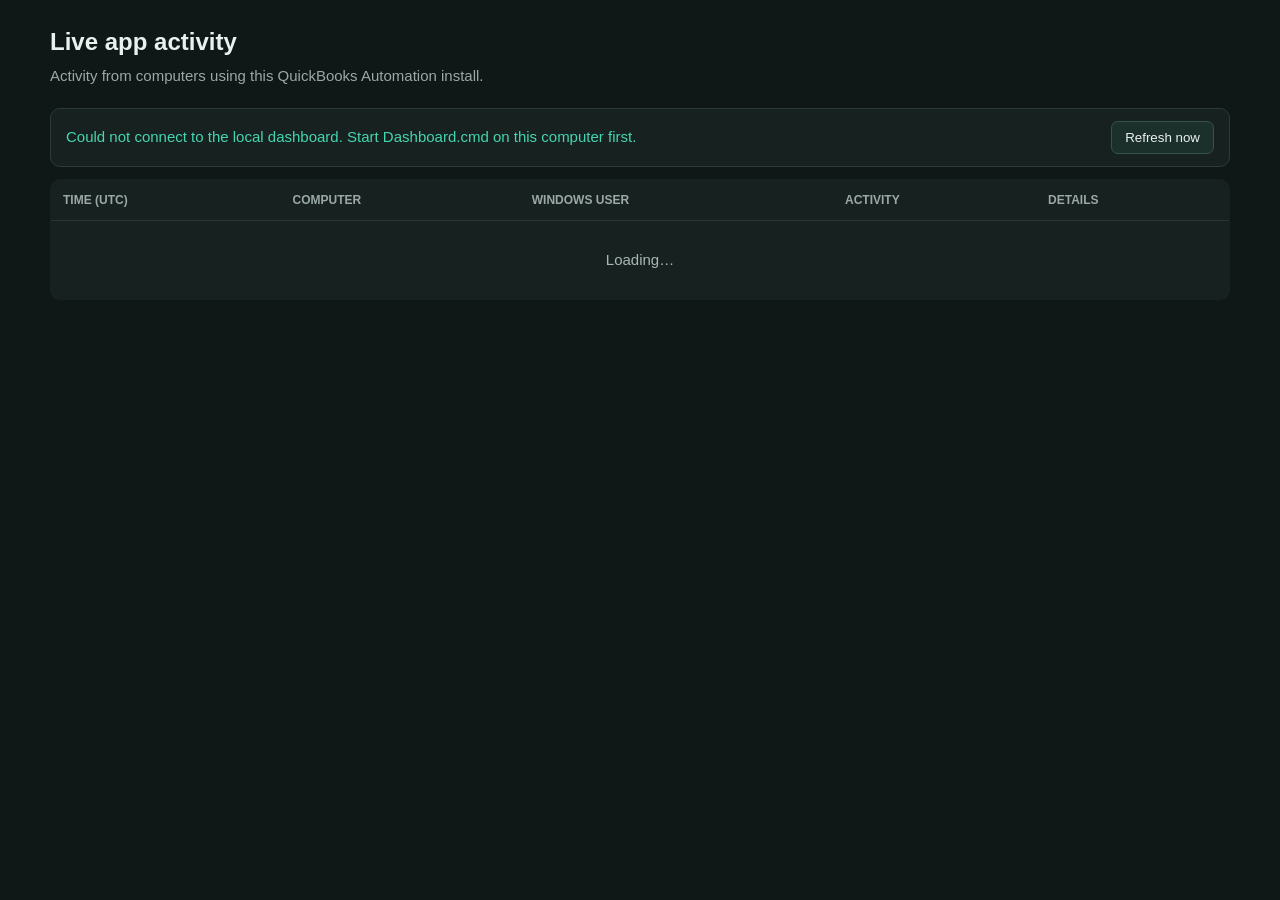
==== web/live-logs.html @ c2cbd85a "Add vendor review and shared activity logs" ====
<!doctype html>
<html lang="en">
<head>
<meta charset="utf-8">
<meta name="viewport" content="width=device-width, initial-scale=1">
<title>Live app activity</title>
<style>
:root{color-scheme:light dark;font:15px/1.5 Segoe UI,Arial,sans-serif;background:#101817;color:#e9f1ef}body{margin:0;padding:24px;background:#101817}main{max-width:1180px;margin:auto}h1{margin:0;font-size:24px}.sub{color:#9aa9a5;margin:5px 0 20px}.bar{display:flex;justify-content:space-between;align-items:center;gap:12px;padding:12px 15px;background:#172220;border:1px solid #2b3b37;border-radius:10px;margin-bottom:12px}.status{color:#45d5b0}button{background:#1c302b;border:1px solid #36534a;color:#e9f1ef;border-radius:7px;padding:8px 13px;cursor:pointer}table{width:100%;border-collapse:collapse;background:#172220;border:1px solid #2b3b37;border-radius:10px;overflow:hidden}th,td{text-align:left;padding:11px 12px;border-bottom:1px solid #293834;vertical-align:top}th{font-size:12px;text-transform:uppercase;color:#9aa9a5}td:first-child{white-space:nowrap;color:#a8b7b3}td:nth-child(2),td:nth-child(3){white-space:nowrap}tbody tr:last-child td{border:0}.empty{padding:28px;text-align:center;color:#9aa9a5}@media(max-width:720px){body{padding:12px}.bar{align-items:flex-start;flex-direction:column}table{font-size:13px}th,td{padding:8px}.optional{display:none}}
</style>
</head>
<body><main>
<h1>Live app activity</h1><p class="sub">Activity from computers using this QuickBooks Automation install.</p>
<div class="bar"><span id="status" class="status">Connecting to Google Sheets…</span><button id="refresh" type="button">Refresh now</button></div>
<table><thead><tr><th>Time (UTC)</th><th>Computer</th><th class="optional">Windows user</th><th>Activity</th><th>Details</th></tr></thead><tbody id="rows"><tr><td colspan="5" class="empty">Loading…</td></tr></tbody></table>
</main><script>
const statusEl=document.getElementById('status'), rowsEl=document.getElementById('rows');
function cell(row,key){const td=document.createElement('td');td.textContent=row[key]||'';return td;}
async function refresh(){try{const r=await fetch('/api/live-activity',{cache:'no-store'});const data=await r.json();statusEl.textContent=data.message||(data.enabled?'Connected':'Cloud logging is not configured');rowsEl.replaceChildren();if(!data.rows||!data.rows.length){const tr=document.createElement('tr'),td=document.createElement('td');td.colSpan=5;td.className='empty';td.textContent=data.enabled?'No activity yet. Start the dashboard on the colleague computer to begin logging.':'The local service-account key is missing.';tr.append(td);rowsEl.append(tr);return;}for(const item of data.rows){const tr=document.createElement('tr');for(const key of ['Timestamp (UTC)','Computer','Windows user','Activity','Details'])tr.append(cell(item,key));rowsEl.append(tr);}}catch(e){statusEl.textContent='Could not connect to the local dashboard. Start Dashboard.cmd on this computer first.';}}
document.getElementById('refresh').addEventListener('click',refresh);refresh();setInterval(refresh,5000);
</script></body></html>
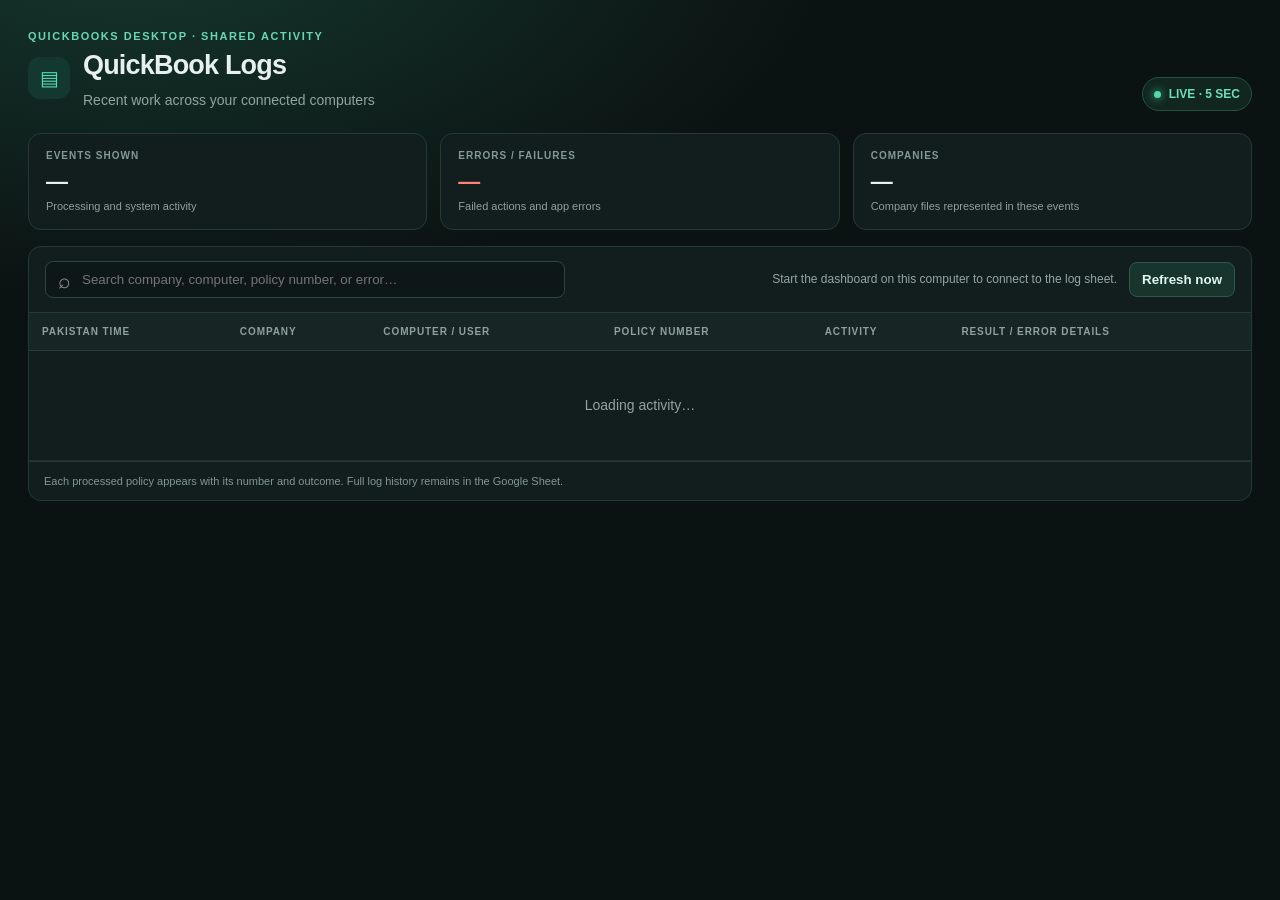
==== commit 0d3b869c: "Expand QuickBook activity logs" ====
--- a/web/live-logs.html
+++ b/web/live-logs.html
@@ -2,19 +2,20 @@
 <html lang="en">
 <head>
 <meta charset="utf-8">
-<meta name="viewport" content="width=device-width, initial-scale=1">
-<title>Live app activity</title>
+<meta name="viewport" content="width=device-width,initial-scale=1">
+<title>QuickBook Logs</title>
 <style>
-:root{color-scheme:light dark;font:15px/1.5 Segoe UI,Arial,sans-serif;background:#101817;color:#e9f1ef}body{margin:0;padding:24px;background:#101817}main{max-width:1180px;margin:auto}h1{margin:0;font-size:24px}.sub{color:#9aa9a5;margin:5px 0 20px}.bar{display:flex;justify-content:space-between;align-items:center;gap:12px;padding:12px 15px;background:#172220;border:1px solid #2b3b37;border-radius:10px;margin-bottom:12px}.status{color:#45d5b0}button{background:#1c302b;border:1px solid #36534a;color:#e9f1ef;border-radius:7px;padding:8px 13px;cursor:pointer}table{width:100%;border-collapse:collapse;background:#172220;border:1px solid #2b3b37;border-radius:10px;overflow:hidden}th,td{text-align:left;padding:11px 12px;border-bottom:1px solid #293834;vertical-align:top}th{font-size:12px;text-transform:uppercase;color:#9aa9a5}td:first-child{white-space:nowrap;color:#a8b7b3}td:nth-child(2),td:nth-child(3){white-space:nowrap}tbody tr:last-child td{border:0}.empty{padding:28px;text-align:center;color:#9aa9a5}@media(max-width:720px){body{padding:12px}.bar{align-items:flex-start;flex-direction:column}table{font-size:13px}th,td{padding:8px}.optional{display:none}}
+:root{color-scheme:dark;font:14px/1.5 Inter,"Segoe UI",Arial,sans-serif;background:#0b1212;color:#e7f0ed}*{box-sizing:border-box}body{margin:0;padding:28px;background:radial-gradient(ellipse at 10% -15%,#16392f 0,transparent 44%),#0b1212}main{max-width:1440px;margin:auto}.head{display:flex;align-items:flex-end;justify-content:space-between;gap:20px;margin-bottom:22px}.eyebrow{font-size:11px;letter-spacing:.14em;text-transform:uppercase;color:#67d7b4;font-weight:700}.title{display:flex;align-items:center;gap:13px}.icon{width:42px;height:42px;border-radius:12px;display:grid;place-items:center;background:#13382f;color:#54ddb7;font-size:20px}.title h1{margin:0;font-size:27px;letter-spacing:-.03em}.subtitle{color:#92a5a0;margin:5px 0 0}.live{display:flex;align-items:center;gap:8px;border:1px solid #25513f;color:#69dfb7;background:#10261f;padding:7px 11px;border-radius:20px;font-size:12px;font-weight:700}.dot{width:7px;height:7px;border-radius:50%;background:#51d9aa;box-shadow:0 0 10px #51d9aa}.metrics{display:grid;grid-template-columns:repeat(3,minmax(0,1fr));gap:13px;margin:0 0 16px}.metric,.panel{background:#121d1d;border:1px solid #263937;border-radius:13px}.metric{padding:14px 17px}.metric-label{font-size:10px;letter-spacing:.1em;text-transform:uppercase;color:#859994;font-weight:700}.metric-value{font-size:22px;font-weight:750;margin-top:2px}.metric-value.fail{color:#ff8178}.metric-note{font-size:11px;color:#8fa19c}.panel{overflow:hidden}.toolbar{display:flex;align-items:center;justify-content:space-between;gap:12px;padding:14px 16px;border-bottom:1px solid #263937}.search{min-width:230px;max-width:520px;flex:1;position:relative}.search input{width:100%;padding:10px 12px 10px 36px;border-radius:8px;border:1px solid #304541;background:#0e1717;color:#edf5f2;outline:none}.search input:focus{border-color:#37cda2}.search:before{content:"⌕";position:absolute;left:13px;top:4px;font-size:21px;color:#8da29b}.tools{display:flex;align-items:center;gap:12px}.status{font-size:12px;color:#94a7a1}.button{border:1px solid #31564c;background:#17352d;color:#dff6ee;border-radius:8px;padding:9px 12px;font-weight:650;cursor:pointer}.button:hover{background:#20483c}.table-wrap{overflow:auto;max-height:calc(100vh - 330px)}table{border-collapse:collapse;width:100%;min-width:1100px}thead{position:sticky;top:0;background:#182525;z-index:1}th{font-size:10px;letter-spacing:.09em;text-transform:uppercase;color:#8da29c;text-align:left;font-weight:700;padding:11px 13px;border-bottom:1px solid #2a3b38}td{padding:12px 13px;border-bottom:1px solid #202e2c;vertical-align:top;color:#d9e5e1}tbody tr:hover{background:#172321}.time{white-space:nowrap;color:#a8b8b2;font-variant-numeric:tabular-nums}.company{font-weight:650;white-space:nowrap}.machine{font-weight:600}.user{display:block;color:#879b95;font-size:11px}.policy{font-family:ui-monospace,Consolas,monospace;color:#9ce5d0;white-space:nowrap}.event{font-weight:700;white-space:nowrap}.event.bad{color:#ff8178}.event.warn{color:#f1c46e}.event.good{color:#61dbad}.details{max-width:520px;color:#b5c3be;white-space:pre-wrap;word-break:break-word}.empty{padding:44px;text-align:center;color:#92a39e}.foot{padding:11px 15px;color:#839791;font-size:11px;border-top:1px solid #263937}@media(max-width:700px){body{padding:15px}.head{align-items:flex-start;flex-direction:column}.metrics{grid-template-columns:1fr}.toolbar{align-items:stretch;flex-direction:column}.tools{justify-content:space-between}.table-wrap{max-height:calc(100vh - 435px)}.title h1{font-size:23px}}
 </style>
 </head>
 <body><main>
-<h1>Live app activity</h1><p class="sub">Activity from computers using this QuickBooks Automation install.</p>
-<div class="bar"><span id="status" class="status">Connecting to Google Sheets…</span><button id="refresh" type="button">Refresh now</button></div>
-<table><thead><tr><th>Time (UTC)</th><th>Computer</th><th class="optional">Windows user</th><th>Activity</th><th>Details</th></tr></thead><tbody id="rows"><tr><td colspan="5" class="empty">Loading…</td></tr></tbody></table>
+<header class="head"><div><div class="eyebrow">QuickBooks Desktop · Shared activity</div><div class="title"><div class="icon">▤</div><div><h1>QuickBook Logs</h1><p class="subtitle">Recent work across your connected computers</p></div></div></div><div class="live"><i class="dot"></i><span>LIVE · 5 SEC</span></div></header>
+<section class="metrics"><article class="metric"><div class="metric-label">Events shown</div><div class="metric-value" id="total">—</div><div class="metric-note">Processing and system activity</div></article><article class="metric"><div class="metric-label">Errors / failures</div><div class="metric-value fail" id="failures">—</div><div class="metric-note">Failed actions and app errors</div></article><article class="metric"><div class="metric-label">Companies</div><div class="metric-value" id="companies">—</div><div class="metric-note">Company files represented in these events</div></article></section>
+<section class="panel"><div class="toolbar"><label class="search"><input id="search" type="search" placeholder="Search company, computer, policy number, or error…" aria-label="Search logs"></label><div class="tools"><span class="status" id="status">Connecting to the shared log sheet…</span><button class="button" id="refresh" type="button">Refresh now</button></div></div>
+<div class="table-wrap"><table><thead><tr><th>Pakistan time</th><th>Company</th><th>Computer / user</th><th>Policy number</th><th>Activity</th><th>Result / error details</th></tr></thead><tbody id="rows"><tr><td colspan="6" class="empty">Loading activity…</td></tr></tbody></table></div><div class="foot">Each processed policy appears with its number and outcome. Full log history remains in the Google Sheet.</div></section>
 </main><script>
-const statusEl=document.getElementById('status'), rowsEl=document.getElementById('rows');
-function cell(row,key){const td=document.createElement('td');td.textContent=row[key]||'';return td;}
-async function refresh(){try{const r=await fetch('/api/live-activity',{cache:'no-store'});const data=await r.json();statusEl.textContent=data.message||(data.enabled?'Connected':'Cloud logging is not configured');rowsEl.replaceChildren();if(!data.rows||!data.rows.length){const tr=document.createElement('tr'),td=document.createElement('td');td.colSpan=5;td.className='empty';td.textContent=data.enabled?'No activity yet. Start the dashboard on the colleague computer to begin logging.':'The local service-account key is missing.';tr.append(td);rowsEl.append(tr);return;}for(const item of data.rows){const tr=document.createElement('tr');for(const key of ['Timestamp (UTC)','Computer','Windows user','Activity','Details'])tr.append(cell(item,key));rowsEl.append(tr);}}catch(e){statusEl.textContent='Could not connect to the local dashboard. Start Dashboard.cmd on this computer first.';}}
-document.getElementById('refresh').addEventListener('click',refresh);refresh();setInterval(refresh,5000);
+const $=id=>document.getElementById(id);let allRows=[];
+function render(){const needle=$('search').value.trim().toLowerCase();const rows=allRows.filter(r=>Object.values(r).some(v=>String(v||'').toLowerCase().includes(needle)));$('total').textContent=rows.length.toLocaleString();$('failures').textContent=rows.filter(r=>/fail|error/i.test(String(r.Activity||''))).length.toLocaleString();$('companies').textContent=new Set(rows.map(r=>r.Company).filter(Boolean)).size.toLocaleString();const body=$('rows');body.replaceChildren();if(!rows.length){const tr=document.createElement('tr'),td=document.createElement('td');td.colSpan=6;td.className='empty';td.textContent=needle?'No matching log entries.':'No activity yet. Start the updated app on a colleague computer.';tr.append(td);body.append(tr);return;}for(const row of rows){const tr=document.createElement('tr');for(const [key,cls] of [['Pakistan Time','time'],['Company','company']]){const td=document.createElement('td');td.className=cls;td.textContent=row[key]||'—';tr.append(td);}const machine=document.createElement('td'),host=document.createElement('span'),user=document.createElement('small');machine.className='machine';host.textContent=row.Computer||'—';user.className='user';user.textContent=row['Windows user']||'';machine.append(host,user);tr.append(machine);const policy=document.createElement('td');policy.className='policy';policy.textContent=row['Policy Number']||'—';tr.append(policy);const event=document.createElement('td');event.className='event';event.textContent=row.Activity||'';if(/fail|error/i.test(event.textContent))event.classList.add('bad');else if(/review|already exists|not needed/i.test(event.textContent))event.classList.add('warn');else event.classList.add('good');tr.append(event);const detail=document.createElement('td');detail.className='details';detail.textContent=row.Details||'';tr.append(detail);body.append(tr);}}
+async function refresh(){try{const response=await fetch('/api/live-activity',{cache:'no-store'});const data=await response.json();$('status').textContent=data.message||'Connected';if(!data.enabled){$('status').textContent=data.message||'Cloud logging is unavailable';allRows=[];render();return;}allRows=data.rows||[];render();}catch(e){$('status').textContent='Start the dashboard on this computer to connect to the log sheet.';}}
+$('search').addEventListener('input',render);$('refresh').addEventListener('click',refresh);refresh();setInterval(refresh,5000);
 </script></body></html>
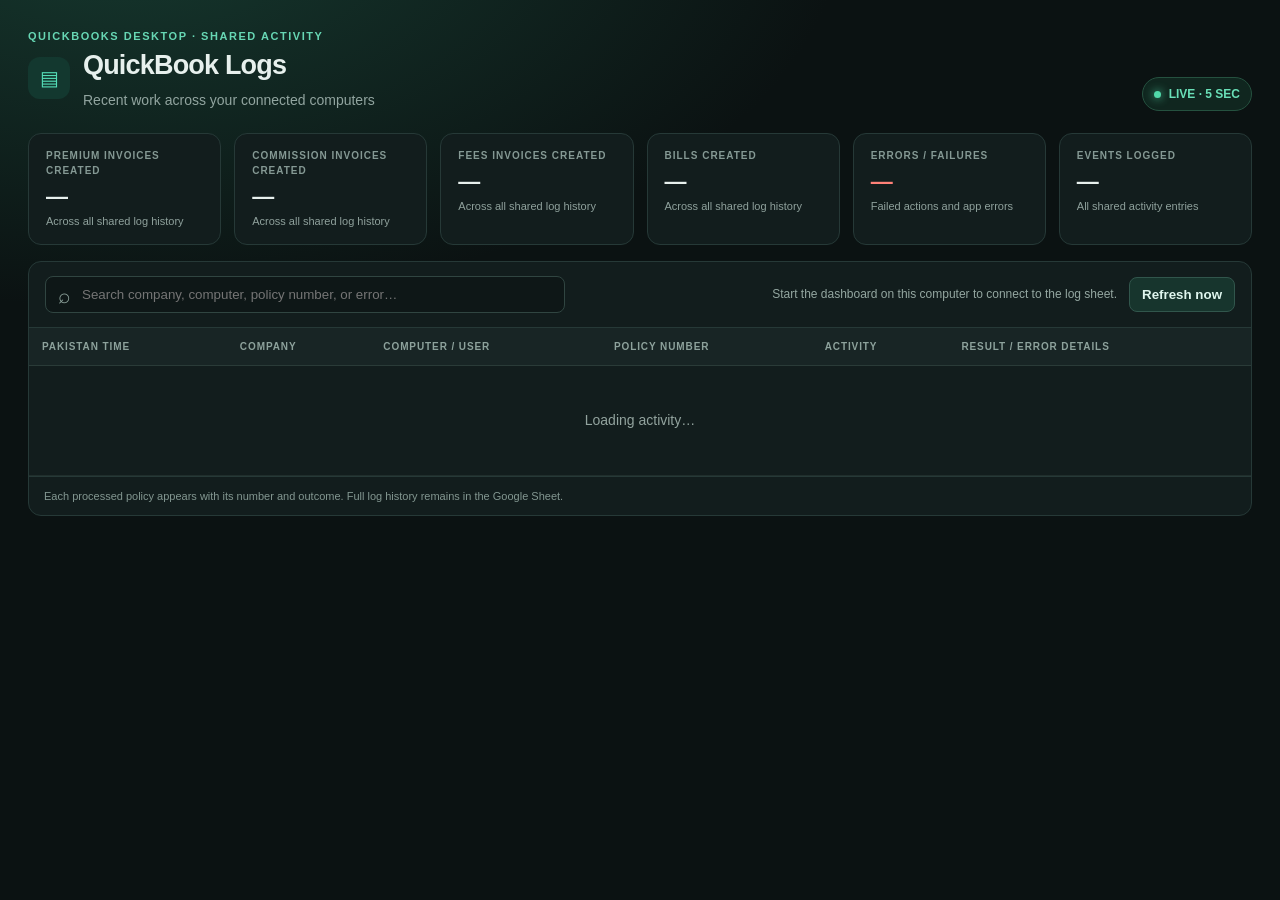
==== commit 6c1d2e3b: "Fix invoice matching and add log KPIs" ====
--- a/web/live-logs.html
+++ b/web/live-logs.html
@@ -5,17 +5,17 @@
 <meta name="viewport" content="width=device-width,initial-scale=1">
 <title>QuickBook Logs</title>
 <style>
-:root{color-scheme:dark;font:14px/1.5 Inter,"Segoe UI",Arial,sans-serif;background:#0b1212;color:#e7f0ed}*{box-sizing:border-box}body{margin:0;padding:28px;background:radial-gradient(ellipse at 10% -15%,#16392f 0,transparent 44%),#0b1212}main{max-width:1440px;margin:auto}.head{display:flex;align-items:flex-end;justify-content:space-between;gap:20px;margin-bottom:22px}.eyebrow{font-size:11px;letter-spacing:.14em;text-transform:uppercase;color:#67d7b4;font-weight:700}.title{display:flex;align-items:center;gap:13px}.icon{width:42px;height:42px;border-radius:12px;display:grid;place-items:center;background:#13382f;color:#54ddb7;font-size:20px}.title h1{margin:0;font-size:27px;letter-spacing:-.03em}.subtitle{color:#92a5a0;margin:5px 0 0}.live{display:flex;align-items:center;gap:8px;border:1px solid #25513f;color:#69dfb7;background:#10261f;padding:7px 11px;border-radius:20px;font-size:12px;font-weight:700}.dot{width:7px;height:7px;border-radius:50%;background:#51d9aa;box-shadow:0 0 10px #51d9aa}.metrics{display:grid;grid-template-columns:repeat(3,minmax(0,1fr));gap:13px;margin:0 0 16px}.metric,.panel{background:#121d1d;border:1px solid #263937;border-radius:13px}.metric{padding:14px 17px}.metric-label{font-size:10px;letter-spacing:.1em;text-transform:uppercase;color:#859994;font-weight:700}.metric-value{font-size:22px;font-weight:750;margin-top:2px}.metric-value.fail{color:#ff8178}.metric-note{font-size:11px;color:#8fa19c}.panel{overflow:hidden}.toolbar{display:flex;align-items:center;justify-content:space-between;gap:12px;padding:14px 16px;border-bottom:1px solid #263937}.search{min-width:230px;max-width:520px;flex:1;position:relative}.search input{width:100%;padding:10px 12px 10px 36px;border-radius:8px;border:1px solid #304541;background:#0e1717;color:#edf5f2;outline:none}.search input:focus{border-color:#37cda2}.search:before{content:"⌕";position:absolute;left:13px;top:4px;font-size:21px;color:#8da29b}.tools{display:flex;align-items:center;gap:12px}.status{font-size:12px;color:#94a7a1}.button{border:1px solid #31564c;background:#17352d;color:#dff6ee;border-radius:8px;padding:9px 12px;font-weight:650;cursor:pointer}.button:hover{background:#20483c}.table-wrap{overflow:auto;max-height:calc(100vh - 330px)}table{border-collapse:collapse;width:100%;min-width:1100px}thead{position:sticky;top:0;background:#182525;z-index:1}th{font-size:10px;letter-spacing:.09em;text-transform:uppercase;color:#8da29c;text-align:left;font-weight:700;padding:11px 13px;border-bottom:1px solid #2a3b38}td{padding:12px 13px;border-bottom:1px solid #202e2c;vertical-align:top;color:#d9e5e1}tbody tr:hover{background:#172321}.time{white-space:nowrap;color:#a8b8b2;font-variant-numeric:tabular-nums}.company{font-weight:650;white-space:nowrap}.machine{font-weight:600}.user{display:block;color:#879b95;font-size:11px}.policy{font-family:ui-monospace,Consolas,monospace;color:#9ce5d0;white-space:nowrap}.event{font-weight:700;white-space:nowrap}.event.bad{color:#ff8178}.event.warn{color:#f1c46e}.event.good{color:#61dbad}.details{max-width:520px;color:#b5c3be;white-space:pre-wrap;word-break:break-word}.empty{padding:44px;text-align:center;color:#92a39e}.foot{padding:11px 15px;color:#839791;font-size:11px;border-top:1px solid #263937}@media(max-width:700px){body{padding:15px}.head{align-items:flex-start;flex-direction:column}.metrics{grid-template-columns:1fr}.toolbar{align-items:stretch;flex-direction:column}.tools{justify-content:space-between}.table-wrap{max-height:calc(100vh - 435px)}.title h1{font-size:23px}}
+:root{color-scheme:dark;font:14px/1.5 Inter,"Segoe UI",Arial,sans-serif;background:#0b1212;color:#e7f0ed}*{box-sizing:border-box}body{margin:0;padding:28px;background:radial-gradient(ellipse at 10% -15%,#16392f 0,transparent 44%),#0b1212}main{max-width:1440px;margin:auto}.head{display:flex;align-items:flex-end;justify-content:space-between;gap:20px;margin-bottom:22px}.eyebrow{font-size:11px;letter-spacing:.14em;text-transform:uppercase;color:#67d7b4;font-weight:700}.title{display:flex;align-items:center;gap:13px}.icon{width:42px;height:42px;border-radius:12px;display:grid;place-items:center;background:#13382f;color:#54ddb7;font-size:20px}.title h1{margin:0;font-size:27px;letter-spacing:-.03em}.subtitle{color:#92a5a0;margin:5px 0 0}.live{display:flex;align-items:center;gap:8px;border:1px solid #25513f;color:#69dfb7;background:#10261f;padding:7px 11px;border-radius:20px;font-size:12px;font-weight:700}.dot{width:7px;height:7px;border-radius:50%;background:#51d9aa;box-shadow:0 0 10px #51d9aa}.metrics{display:grid;grid-template-columns:repeat(6,minmax(0,1fr));gap:13px;margin:0 0 16px}.metric,.panel{background:#121d1d;border:1px solid #263937;border-radius:13px}.metric{padding:14px 17px}.metric-label{font-size:10px;letter-spacing:.1em;text-transform:uppercase;color:#859994;font-weight:700}.metric-value{font-size:22px;font-weight:750;margin-top:2px}.metric-value.fail{color:#ff8178}.metric-note{font-size:11px;color:#8fa19c}.panel{overflow:hidden}.toolbar{display:flex;align-items:center;justify-content:space-between;gap:12px;padding:14px 16px;border-bottom:1px solid #263937}.search{min-width:230px;max-width:520px;flex:1;position:relative}.search input{width:100%;padding:10px 12px 10px 36px;border-radius:8px;border:1px solid #304541;background:#0e1717;color:#edf5f2;outline:none}.search input:focus{border-color:#37cda2}.search:before{content:"⌕";position:absolute;left:13px;top:4px;font-size:21px;color:#8da29b}.tools{display:flex;align-items:center;gap:12px}.status{font-size:12px;color:#94a7a1}.button{border:1px solid #31564c;background:#17352d;color:#dff6ee;border-radius:8px;padding:9px 12px;font-weight:650;cursor:pointer}.button:hover{background:#20483c}.table-wrap{overflow:auto;max-height:calc(100vh - 330px)}table{border-collapse:collapse;width:100%;min-width:1100px}thead{position:sticky;top:0;background:#182525;z-index:1}th{font-size:10px;letter-spacing:.09em;text-transform:uppercase;color:#8da29c;text-align:left;font-weight:700;padding:11px 13px;border-bottom:1px solid #2a3b38}td{padding:12px 13px;border-bottom:1px solid #202e2c;vertical-align:top;color:#d9e5e1}tbody tr:hover{background:#172321}.time{white-space:nowrap;color:#a8b8b2;font-variant-numeric:tabular-nums}.company{font-weight:650;white-space:nowrap}.machine{font-weight:600}.user{display:block;color:#879b95;font-size:11px}.policy{font-family:ui-monospace,Consolas,monospace;color:#9ce5d0;white-space:nowrap}.event{font-weight:700;white-space:nowrap}.event.bad{color:#ff8178}.event.warn{color:#f1c46e}.event.good{color:#61dbad}.details{max-width:520px;color:#b5c3be;white-space:pre-wrap;word-break:break-word}.empty{padding:44px;text-align:center;color:#92a39e}.foot{padding:11px 15px;color:#839791;font-size:11px;border-top:1px solid #263937}@media(max-width:1050px){.metrics{grid-template-columns:repeat(3,minmax(0,1fr))}}@media(max-width:700px){body{padding:15px}.head{align-items:flex-start;flex-direction:column}.metrics{grid-template-columns:1fr}.toolbar{align-items:stretch;flex-direction:column}.tools{justify-content:space-between}.table-wrap{max-height:calc(100vh - 435px)}.title h1{font-size:23px}}
 </style>
 </head>
 <body><main>
 <header class="head"><div><div class="eyebrow">QuickBooks Desktop · Shared activity</div><div class="title"><div class="icon">▤</div><div><h1>QuickBook Logs</h1><p class="subtitle">Recent work across your connected computers</p></div></div></div><div class="live"><i class="dot"></i><span>LIVE · 5 SEC</span></div></header>
-<section class="metrics"><article class="metric"><div class="metric-label">Events shown</div><div class="metric-value" id="total">—</div><div class="metric-note">Processing and system activity</div></article><article class="metric"><div class="metric-label">Errors / failures</div><div class="metric-value fail" id="failures">—</div><div class="metric-note">Failed actions and app errors</div></article><article class="metric"><div class="metric-label">Companies</div><div class="metric-value" id="companies">—</div><div class="metric-note">Company files represented in these events</div></article></section>
+<section class="metrics"><article class="metric"><div class="metric-label">Premium invoices created</div><div class="metric-value" id="premiumCreated">—</div><div class="metric-note">Across all shared log history</div></article><article class="metric"><div class="metric-label">Commission invoices created</div><div class="metric-value" id="commissionCreated">—</div><div class="metric-note">Across all shared log history</div></article><article class="metric"><div class="metric-label">Fees invoices created</div><div class="metric-value" id="feesCreated">—</div><div class="metric-note">Across all shared log history</div></article><article class="metric"><div class="metric-label">Bills created</div><div class="metric-value" id="billsCreated">—</div><div class="metric-note">Across all shared log history</div></article><article class="metric"><div class="metric-label">Errors / failures</div><div class="metric-value fail" id="failures">—</div><div class="metric-note">Failed actions and app errors</div></article><article class="metric"><div class="metric-label">Events logged</div><div class="metric-value" id="total">—</div><div class="metric-note">All shared activity entries</div></article></section>
 <section class="panel"><div class="toolbar"><label class="search"><input id="search" type="search" placeholder="Search company, computer, policy number, or error…" aria-label="Search logs"></label><div class="tools"><span class="status" id="status">Connecting to the shared log sheet…</span><button class="button" id="refresh" type="button">Refresh now</button></div></div>
 <div class="table-wrap"><table><thead><tr><th>Pakistan time</th><th>Company</th><th>Computer / user</th><th>Policy number</th><th>Activity</th><th>Result / error details</th></tr></thead><tbody id="rows"><tr><td colspan="6" class="empty">Loading activity…</td></tr></tbody></table></div><div class="foot">Each processed policy appears with its number and outcome. Full log history remains in the Google Sheet.</div></section>
 </main><script>
-const $=id=>document.getElementById(id);let allRows=[];
-function render(){const needle=$('search').value.trim().toLowerCase();const rows=allRows.filter(r=>Object.values(r).some(v=>String(v||'').toLowerCase().includes(needle)));$('total').textContent=rows.length.toLocaleString();$('failures').textContent=rows.filter(r=>/fail|error/i.test(String(r.Activity||''))).length.toLocaleString();$('companies').textContent=new Set(rows.map(r=>r.Company).filter(Boolean)).size.toLocaleString();const body=$('rows');body.replaceChildren();if(!rows.length){const tr=document.createElement('tr'),td=document.createElement('td');td.colSpan=6;td.className='empty';td.textContent=needle?'No matching log entries.':'No activity yet. Start the updated app on a colleague computer.';tr.append(td);body.append(tr);return;}for(const row of rows){const tr=document.createElement('tr');for(const [key,cls] of [['Pakistan Time','time'],['Company','company']]){const td=document.createElement('td');td.className=cls;td.textContent=row[key]||'—';tr.append(td);}const machine=document.createElement('td'),host=document.createElement('span'),user=document.createElement('small');machine.className='machine';host.textContent=row.Computer||'—';user.className='user';user.textContent=row['Windows user']||'';machine.append(host,user);tr.append(machine);const policy=document.createElement('td');policy.className='policy';policy.textContent=row['Policy Number']||'—';tr.append(policy);const event=document.createElement('td');event.className='event';event.textContent=row.Activity||'';if(/fail|error/i.test(event.textContent))event.classList.add('bad');else if(/review|already exists|not needed/i.test(event.textContent))event.classList.add('warn');else event.classList.add('good');tr.append(event);const detail=document.createElement('td');detail.className='details';detail.textContent=row.Details||'';tr.append(detail);body.append(tr);}}
-async function refresh(){try{const response=await fetch('/api/live-activity',{cache:'no-store'});const data=await response.json();$('status').textContent=data.message||'Connected';if(!data.enabled){$('status').textContent=data.message||'Cloud logging is unavailable';allRows=[];render();return;}allRows=data.rows||[];render();}catch(e){$('status').textContent='Start the dashboard on this computer to connect to the log sheet.';}}
+const $=id=>document.getElementById(id);let allRows=[],allSummary={};
+function render(){const needle=$('search').value.trim().toLowerCase();const rows=allRows.filter(r=>Object.values(r).some(v=>String(v||'').toLowerCase().includes(needle)));const countCreated=label=>allRows.filter(r=>new RegExp('^'+label+' created$','i').test(String(r.Activity||'').trim())).length;$('premiumCreated').textContent=(allSummary.premium_created??countCreated('Premium invoice')).toLocaleString();$('commissionCreated').textContent=(allSummary.commission_created??countCreated('Commission invoice')).toLocaleString();$('feesCreated').textContent=(allSummary.fees_created??countCreated('Fees invoice')).toLocaleString();$('billsCreated').textContent=(allSummary.bills_created??countCreated('Bill')).toLocaleString();$('total').textContent=(allSummary.total??allRows.length).toLocaleString();$('failures').textContent=(allSummary.failures??allRows.filter(r=>/fail|error/i.test(String(r.Activity||''))).length).toLocaleString();const body=$('rows');body.replaceChildren();if(!rows.length){const tr=document.createElement('tr'),td=document.createElement('td');td.colSpan=6;td.className='empty';td.textContent=needle?'No matching log entries.':'No activity yet. Start the updated app on a colleague computer.';tr.append(td);body.append(tr);return;}for(const row of rows){const tr=document.createElement('tr');for(const [key,cls] of [['Pakistan Time','time'],['Company','company']]){const td=document.createElement('td');td.className=cls;td.textContent=row[key]||'—';tr.append(td);}const machine=document.createElement('td'),host=document.createElement('span'),user=document.createElement('small');machine.className='machine';host.textContent=row.Computer||'—';user.className='user';user.textContent=row['Windows user']||'';machine.append(host,user);tr.append(machine);const policy=document.createElement('td');policy.className='policy';policy.textContent=row['Policy Number']||'—';tr.append(policy);const event=document.createElement('td');event.className='event';event.textContent=row.Activity||'';if(/fail|error/i.test(event.textContent))event.classList.add('bad');else if(/review|already exists|not needed/i.test(event.textContent))event.classList.add('warn');else event.classList.add('good');tr.append(event);const detail=document.createElement('td');detail.className='details';detail.textContent=row.Details||'';tr.append(detail);body.append(tr);}}
+async function refresh(){try{const response=await fetch('/api/live-activity',{cache:'no-store'});const data=await response.json();$('status').textContent=data.message||'Connected';if(!data.enabled){$('status').textContent=data.message||'Cloud logging is unavailable';allRows=[];allSummary={};render();return;}allRows=data.rows||[];allSummary=data.summary||{};render();}catch(e){$('status').textContent='Start the dashboard on this computer to connect to the log sheet.';}}
 $('search').addEventListener('input',render);$('refresh').addEventListener('click',refresh);refresh();setInterval(refresh,5000);
 </script></body></html>
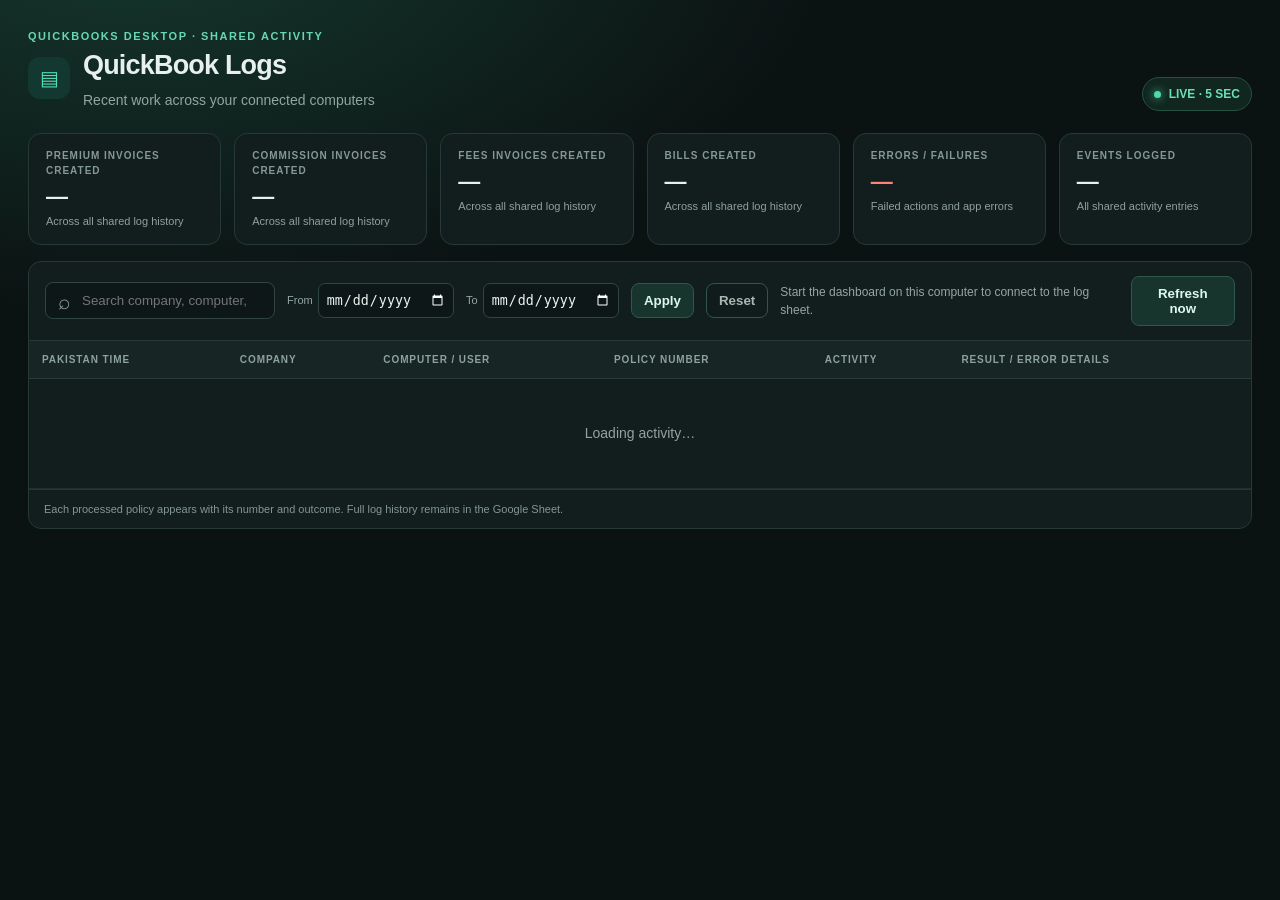
==== commit 8b99a983: "Improve log date filtering and sheet row recovery" ====
--- a/web/live-logs.html
+++ b/web/live-logs.html
@@ -6,16 +6,59 @@
 <title>QuickBook Logs</title>
 <style>
 :root{color-scheme:dark;font:14px/1.5 Inter,"Segoe UI",Arial,sans-serif;background:#0b1212;color:#e7f0ed}*{box-sizing:border-box}body{margin:0;padding:28px;background:radial-gradient(ellipse at 10% -15%,#16392f 0,transparent 44%),#0b1212}main{max-width:1440px;margin:auto}.head{display:flex;align-items:flex-end;justify-content:space-between;gap:20px;margin-bottom:22px}.eyebrow{font-size:11px;letter-spacing:.14em;text-transform:uppercase;color:#67d7b4;font-weight:700}.title{display:flex;align-items:center;gap:13px}.icon{width:42px;height:42px;border-radius:12px;display:grid;place-items:center;background:#13382f;color:#54ddb7;font-size:20px}.title h1{margin:0;font-size:27px;letter-spacing:-.03em}.subtitle{color:#92a5a0;margin:5px 0 0}.live{display:flex;align-items:center;gap:8px;border:1px solid #25513f;color:#69dfb7;background:#10261f;padding:7px 11px;border-radius:20px;font-size:12px;font-weight:700}.dot{width:7px;height:7px;border-radius:50%;background:#51d9aa;box-shadow:0 0 10px #51d9aa}.metrics{display:grid;grid-template-columns:repeat(6,minmax(0,1fr));gap:13px;margin:0 0 16px}.metric,.panel{background:#121d1d;border:1px solid #263937;border-radius:13px}.metric{padding:14px 17px}.metric-label{font-size:10px;letter-spacing:.1em;text-transform:uppercase;color:#859994;font-weight:700}.metric-value{font-size:22px;font-weight:750;margin-top:2px}.metric-value.fail{color:#ff8178}.metric-note{font-size:11px;color:#8fa19c}.panel{overflow:hidden}.toolbar{display:flex;align-items:center;justify-content:space-between;gap:12px;padding:14px 16px;border-bottom:1px solid #263937}.search{min-width:230px;max-width:520px;flex:1;position:relative}.search input{width:100%;padding:10px 12px 10px 36px;border-radius:8px;border:1px solid #304541;background:#0e1717;color:#edf5f2;outline:none}.search input:focus{border-color:#37cda2}.search:before{content:"⌕";position:absolute;left:13px;top:4px;font-size:21px;color:#8da29b}.tools{display:flex;align-items:center;gap:12px}.status{font-size:12px;color:#94a7a1}.button{border:1px solid #31564c;background:#17352d;color:#dff6ee;border-radius:8px;padding:9px 12px;font-weight:650;cursor:pointer}.button:hover{background:#20483c}.table-wrap{overflow:auto;max-height:calc(100vh - 330px)}table{border-collapse:collapse;width:100%;min-width:1100px}thead{position:sticky;top:0;background:#182525;z-index:1}th{font-size:10px;letter-spacing:.09em;text-transform:uppercase;color:#8da29c;text-align:left;font-weight:700;padding:11px 13px;border-bottom:1px solid #2a3b38}td{padding:12px 13px;border-bottom:1px solid #202e2c;vertical-align:top;color:#d9e5e1}tbody tr:hover{background:#172321}.time{white-space:nowrap;color:#a8b8b2;font-variant-numeric:tabular-nums}.company{font-weight:650;white-space:nowrap}.machine{font-weight:600}.user{display:block;color:#879b95;font-size:11px}.policy{font-family:ui-monospace,Consolas,monospace;color:#9ce5d0;white-space:nowrap}.event{font-weight:700;white-space:nowrap}.event.bad{color:#ff8178}.event.warn{color:#f1c46e}.event.good{color:#61dbad}.details{max-width:520px;color:#b5c3be;white-space:pre-wrap;word-break:break-word}.empty{padding:44px;text-align:center;color:#92a39e}.foot{padding:11px 15px;color:#839791;font-size:11px;border-top:1px solid #263937}@media(max-width:1050px){.metrics{grid-template-columns:repeat(3,minmax(0,1fr))}}@media(max-width:700px){body{padding:15px}.head{align-items:flex-start;flex-direction:column}.metrics{grid-template-columns:1fr}.toolbar{align-items:stretch;flex-direction:column}.tools{justify-content:space-between}.table-wrap{max-height:calc(100vh - 435px)}.title h1{font-size:23px}}
+.date-filter{display:flex;align-items:center;gap:5px;color:#94a7a1;font-size:11px;white-space:nowrap}.date-filter input{padding:8px 7px;border:1px solid #304541;border-radius:7px;background:#0e1717;color:#edf5f2;color-scheme:dark}
+.button.secondary{background:#101b1b;color:#a8b8b2}
 </style>
 </head>
 <body><main>
 <header class="head"><div><div class="eyebrow">QuickBooks Desktop · Shared activity</div><div class="title"><div class="icon">▤</div><div><h1>QuickBook Logs</h1><p class="subtitle">Recent work across your connected computers</p></div></div></div><div class="live"><i class="dot"></i><span>LIVE · 5 SEC</span></div></header>
 <section class="metrics"><article class="metric"><div class="metric-label">Premium invoices created</div><div class="metric-value" id="premiumCreated">—</div><div class="metric-note">Across all shared log history</div></article><article class="metric"><div class="metric-label">Commission invoices created</div><div class="metric-value" id="commissionCreated">—</div><div class="metric-note">Across all shared log history</div></article><article class="metric"><div class="metric-label">Fees invoices created</div><div class="metric-value" id="feesCreated">—</div><div class="metric-note">Across all shared log history</div></article><article class="metric"><div class="metric-label">Bills created</div><div class="metric-value" id="billsCreated">—</div><div class="metric-note">Across all shared log history</div></article><article class="metric"><div class="metric-label">Errors / failures</div><div class="metric-value fail" id="failures">—</div><div class="metric-note">Failed actions and app errors</div></article><article class="metric"><div class="metric-label">Events logged</div><div class="metric-value" id="total">—</div><div class="metric-note">All shared activity entries</div></article></section>
-<section class="panel"><div class="toolbar"><label class="search"><input id="search" type="search" placeholder="Search company, computer, policy number, or error…" aria-label="Search logs"></label><div class="tools"><span class="status" id="status">Connecting to the shared log sheet…</span><button class="button" id="refresh" type="button">Refresh now</button></div></div>
+<section class="panel"><div class="toolbar"><label class="search"><input id="search" type="search" placeholder="Search company, computer, policy number, or error…" aria-label="Search logs"></label><div class="tools"><label class="date-filter">From <input id="dateFrom" type="date" aria-label="Logs from date"></label><label class="date-filter">To <input id="dateTo" type="date" aria-label="Logs through date"></label><button class="button" id="dateApply" type="button">Apply</button><button class="button secondary" id="dateReset" type="button">Reset</button><span class="status" id="status">Connecting to the shared log sheet…</span><button class="button" id="refresh" type="button">Refresh now</button></div></div>
 <div class="table-wrap"><table><thead><tr><th>Pakistan time</th><th>Company</th><th>Computer / user</th><th>Policy number</th><th>Activity</th><th>Result / error details</th></tr></thead><tbody id="rows"><tr><td colspan="6" class="empty">Loading activity…</td></tr></tbody></table></div><div class="foot">Each processed policy appears with its number and outcome. Full log history remains in the Google Sheet.</div></section>
 </main><script>
-const $=id=>document.getElementById(id);let allRows=[],allSummary={};
-function render(){const needle=$('search').value.trim().toLowerCase();const rows=allRows.filter(r=>Object.values(r).some(v=>String(v||'').toLowerCase().includes(needle)));const countCreated=label=>allRows.filter(r=>new RegExp('^'+label+' created$','i').test(String(r.Activity||'').trim())).length;$('premiumCreated').textContent=(allSummary.premium_created??countCreated('Premium invoice')).toLocaleString();$('commissionCreated').textContent=(allSummary.commission_created??countCreated('Commission invoice')).toLocaleString();$('feesCreated').textContent=(allSummary.fees_created??countCreated('Fees invoice')).toLocaleString();$('billsCreated').textContent=(allSummary.bills_created??countCreated('Bill')).toLocaleString();$('total').textContent=(allSummary.total??allRows.length).toLocaleString();$('failures').textContent=(allSummary.failures??allRows.filter(r=>/fail|error/i.test(String(r.Activity||''))).length).toLocaleString();const body=$('rows');body.replaceChildren();if(!rows.length){const tr=document.createElement('tr'),td=document.createElement('td');td.colSpan=6;td.className='empty';td.textContent=needle?'No matching log entries.':'No activity yet. Start the updated app on a colleague computer.';tr.append(td);body.append(tr);return;}for(const row of rows){const tr=document.createElement('tr');for(const [key,cls] of [['Pakistan Time','time'],['Company','company']]){const td=document.createElement('td');td.className=cls;td.textContent=row[key]||'—';tr.append(td);}const machine=document.createElement('td'),host=document.createElement('span'),user=document.createElement('small');machine.className='machine';host.textContent=row.Computer||'—';user.className='user';user.textContent=row['Windows user']||'';machine.append(host,user);tr.append(machine);const policy=document.createElement('td');policy.className='policy';policy.textContent=row['Policy Number']||'—';tr.append(policy);const event=document.createElement('td');event.className='event';event.textContent=row.Activity||'';if(/fail|error/i.test(event.textContent))event.classList.add('bad');else if(/review|already exists|not needed/i.test(event.textContent))event.classList.add('warn');else event.classList.add('good');tr.append(event);const detail=document.createElement('td');detail.className='details';detail.textContent=row.Details||'';tr.append(detail);body.append(tr);}}
+const $=id=>document.getElementById(id);let allRows=[],allSummary={},appliedFrom="",appliedTo="";
+function filteredRows(){
+  const needle=$('search').value.trim().toLowerCase();
+  const from=appliedFrom;
+  const to=appliedTo;
+  return allRows.filter(r=>{
+    const searchable=Object.values(r).some(v=>String(v||'').toLowerCase().includes(needle));
+    const day=String(r['Pakistan Time']||'').slice(0,10);
+    return searchable && (!from || day>=from) && (!to || day<=to);
+  });
+}
+function render(){
+  const rows=filteredRows();
+  const countCreated=(label)=>rows.filter(r=>new RegExp('^'+label+' created$','i').test(String(r.Activity||'').trim())).length;
+  $('premiumCreated').textContent=countCreated('Premium invoice').toLocaleString();
+  $('commissionCreated').textContent=countCreated('Commission invoice').toLocaleString();
+  $('feesCreated').textContent=countCreated('Fees invoice').toLocaleString();
+  $('billsCreated').textContent=countCreated('Bill').toLocaleString();
+  $('total').textContent=rows.length.toLocaleString();
+  $('failures').textContent=rows.filter(r=>/fail|error/i.test(String(r.Activity||''))).length.toLocaleString();
+  const body=$('rows');body.replaceChildren();
+  if(!rows.length){const tr=document.createElement('tr'),td=document.createElement('td');td.colSpan=6;td.className='empty';td.textContent='No matching log entries.';tr.append(td);body.append(tr);return;}
+  for(const row of rows){
+    const tr=document.createElement('tr');
+    for(const [key,cls] of [['Pakistan Time','time'],['Company','company']]){const td=document.createElement('td');td.className=cls;td.textContent=row[key]||'—';tr.append(td);}
+    const machine=document.createElement('td'),host=document.createElement('span'),user=document.createElement('small');machine.className='machine';host.textContent=row.Computer||'—';user.className='user';user.textContent=row['Windows user']||'';machine.append(host,user);tr.append(machine);
+    const policy=document.createElement('td');policy.className='policy';policy.textContent=row['Policy Number']||'—';tr.append(policy);
+    const event=document.createElement('td');event.className='event';event.textContent=row.Activity||'';if(/fail|error/i.test(event.textContent))event.classList.add('bad');else if(/review|already exists|not needed/i.test(event.textContent))event.classList.add('warn');else event.classList.add('good');tr.append(event);
+    const detail=document.createElement('td');detail.className='details';detail.textContent=row.Details||'';tr.append(detail);body.append(tr);
+  }
+}
 async function refresh(){try{const response=await fetch('/api/live-activity',{cache:'no-store'});const data=await response.json();$('status').textContent=data.message||'Connected';if(!data.enabled){$('status').textContent=data.message||'Cloud logging is unavailable';allRows=[];allSummary={};render();return;}allRows=data.rows||[];allSummary=data.summary||{};render();}catch(e){$('status').textContent='Start the dashboard on this computer to connect to the log sheet.';}}
-$('search').addEventListener('input',render);$('refresh').addEventListener('click',refresh);refresh();setInterval(refresh,5000);
+$('search').addEventListener('input',render);
+$('dateApply').addEventListener('click',()=>{
+  appliedFrom=$('dateFrom').value;
+  appliedTo=$('dateTo').value;
+  render();
+});
+$('dateReset').addEventListener('click',()=>{
+  appliedFrom="";appliedTo="";
+  $('dateFrom').value="";$('dateTo').value="";
+  render();
+});
+$('refresh').addEventListener('click',refresh);
+refresh();setInterval(refresh,5000);
 </script></body></html>
